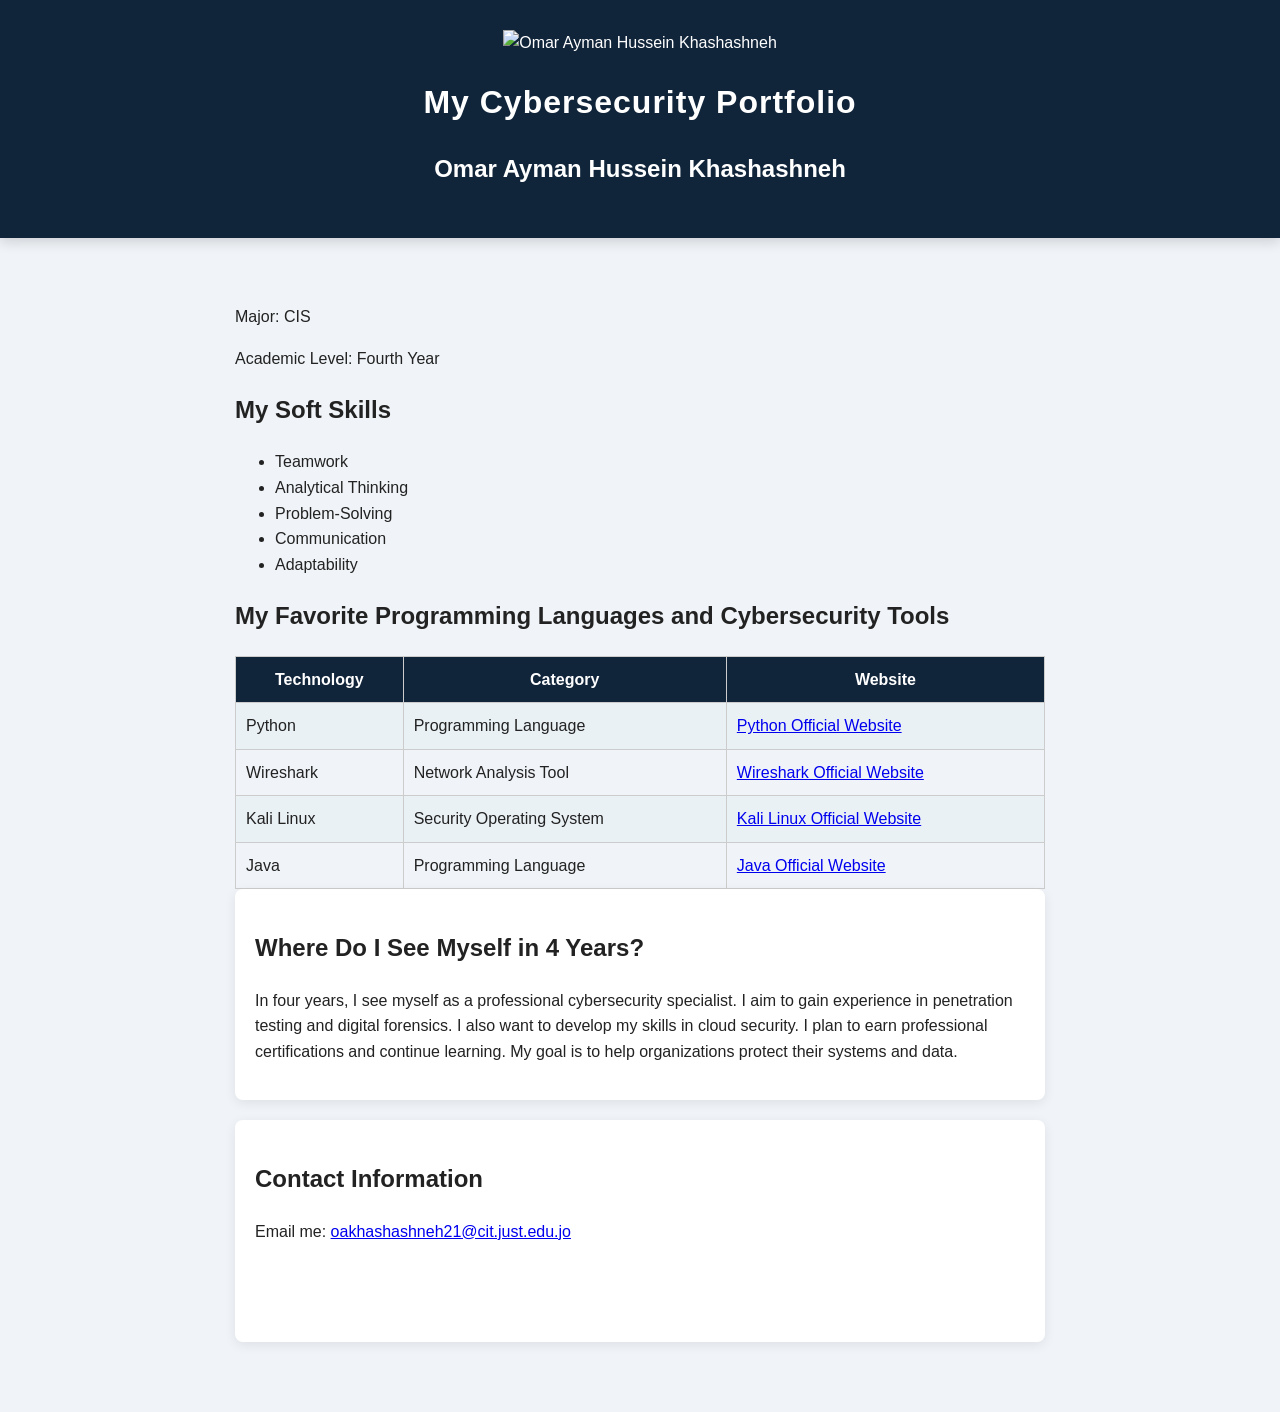
==== index.html @ f9430604 "Add files via upload" ====
<!DOCTYPE html>
<html lang="en">
<head>
    <meta charset="UTF-8">
    <meta name="viewport" content="width=device-width, initial-scale=1.0">
    <link rel="stylesheet" href="style.css">
    <title>158591 - Omar Ayman Hussein Khashashneh</title>
</head>
<body>

    <header>


<img src="images/profile.jpg"
     alt="Omar Ayman Hussein Khashashneh"
     width="180">

    <h1>My Cybersecurity Portfolio</h1>

<h2>Omar Ayman Hussein Khashashneh</h2>

</header>

<main>

<p>Major: CIS </p>

<p>Academic Level: Fourth Year</p>

<h2>My Soft Skills</h2>

<ul>
    <li>Teamwork</li>
    <li>Analytical Thinking</li>
    <li>Problem-Solving</li>
    <li>Communication</li>
    <li>Adaptability</li>
</ul>

<h2>My Favorite Programming Languages and Cybersecurity Tools</h2>

<table border="1">
    <tr>
        <th>Technology</th>
        <th>Category</th>
        <th>Website</th>
    </tr>

    <tr>
        <td>Python</td>
        <td>Programming Language</td>
        <td>
            <a href="https://www.python.org/" target="_blank">
                Python Official Website
            </a>
        </td>
    </tr>

    <tr>
        <td>Wireshark</td>
        <td>Network Analysis Tool</td>
        <td>
            <a href="https://www.wireshark.org/" target="_blank">
                Wireshark Official Website
            </a>
        </td>
    </tr>

    <tr>
        <td>Kali Linux</td>
        <td>Security Operating System</td>
        <td>
            <a href="https://www.kali.org/" target="_blank">
                Kali Linux Official Website
            </a>
        </td>
    </tr>

    <tr>
        <td>Java</td>
        <td>Programming Language</td>
        <td>
            <a href="https://www.java.com/" target="_blank">
                Java Official Website
            </a>
        </td>
    </tr>
</table>

<section>
    <h2>Where Do I See Myself in 4 Years?</h2>

    <p>
        In four years, I see myself as a professional cybersecurity specialist.
        I aim to gain experience in penetration testing and digital forensics.
        I also want to develop my skills in cloud security.
        I plan to earn professional certifications and continue learning.
        My goal is to help organizations protect their systems and data.
    </p>
</section>

<section>
    <h2>Contact Information</h2>

    <p>
        Email me:
       <a href="mailto:oakhashashneh21@cit.just.edu.jo">
            oakhashashneh21@cit.just.edu.jo
        </a>
    </p>
    
<nav>
    <a href="index.html">Home</a>
    <a href="contact.html">Contact Me</a>
</nav>

</section>
</main>
</body>
</html>
---- style.css ----
body {
    font-family: Arial, sans-serif;
    background-color: #f0f4f8;
    color: #222;
    margin: 0;
    line-height: 1.6;
}

header {
    background-color: #10243a;
    color: white;
    text-align: center;
    padding: 20px;
}

nav a {
    color: white;
    margin: 10px;
    text-decoration: none;
}

nav a:hover {
    color: #65d6c4;
}

main {
    max-width: 850px;
    margin: 30px auto;
    padding: 20px;
}

section {
    background-color: white;
    padding: 20px;
    margin-bottom: 20px;
    border-radius: 8px;
}

label {
    display: block;
    margin-top: 15px;
}

input, textarea {
    display: block;
    width: 100%;
    box-sizing: border-box;
    padding: 10px;
    margin-top: 5px;
    border: 1px solid #ccc;
    border-radius: 5px;
}

button {
    margin-top: 15px;
    padding: 10px 20px;
    background-color: #087f8c;
    color: white;
    border: none;
    border-radius: 5px;
    cursor: pointer;
}

table {
    width: 100%;
    border-collapse: collapse;
}

th, td {
    border: 1px solid #ccc;
    padding: 10px;
}

footer {
    background-color: #10243a;
    color: white;
    text-align: center;
    padding: 15px;
}


/* ===== Modern Cybersecurity Design ===== */

/* Smooth scrolling */
html {
    scroll-behavior: smooth;
}

/* Better overall layout */
* {
    box-sizing: border-box;
}

/* Header styling */
header {
    padding: 30px 20px;
    box-shadow: 0 4px 12px rgba(0, 0, 0, 0.15);
}

header h1 {
    font-size: 32px;
    letter-spacing: 1px;
}

/* Navigation styling */
nav {
    margin-top: 15px;
}

nav a {
    display: inline-block;
    padding: 8px 12px;
    transition: all 0.3s ease;
}

/* Section effects */
section {
    box-shadow: 0 3px 12px rgba(0, 0, 0, 0.08);
    transition: transform 0.3s ease, box-shadow 0.3s ease;
}

section:hover {
    transform: translateY(-3px);
    box-shadow: 0 8px 20px rgba(0, 0, 0, 0.12);
}

/* Buttons hover effect */
button {
    transition: all 0.3s ease;
}

button:hover {
    background-color: #065a75;
    transform: translateY(-2px);
    box-shadow: 0 5px 12px rgba(0, 0, 0, 0.2);
}

/* Input focus effect */
input:focus,
textarea:focus {
    outline: none;
    border-color: #087f8c;
    box-shadow: 0 0 6px rgba(8, 127, 140, 0.35);
}

/* Table styling */
th {
    background-color: #10243a;
    color: white;
}

tr:nth-child(even) {
    background-color: #eaf1f5;
}

tr:hover {
    background-color: #dcecf2;
}

/* Footer styling */
footer {
    margin-top: 30px;
    padding: 25px;
}

/* Responsive design */
@media (max-width: 600px) {

    header h1 {
        font-size: 24px;
    }

    nav a {
        display: inline-block;
        margin: 5px;
    }

    main {
        width: 100%;
        padding: 15px;
        margin: 10px auto;
    }

    section {
        padding: 15px;
    }

    table {
        font-size: 14px;
    }

    input,
    textarea {
        width: 100%;
    }
}
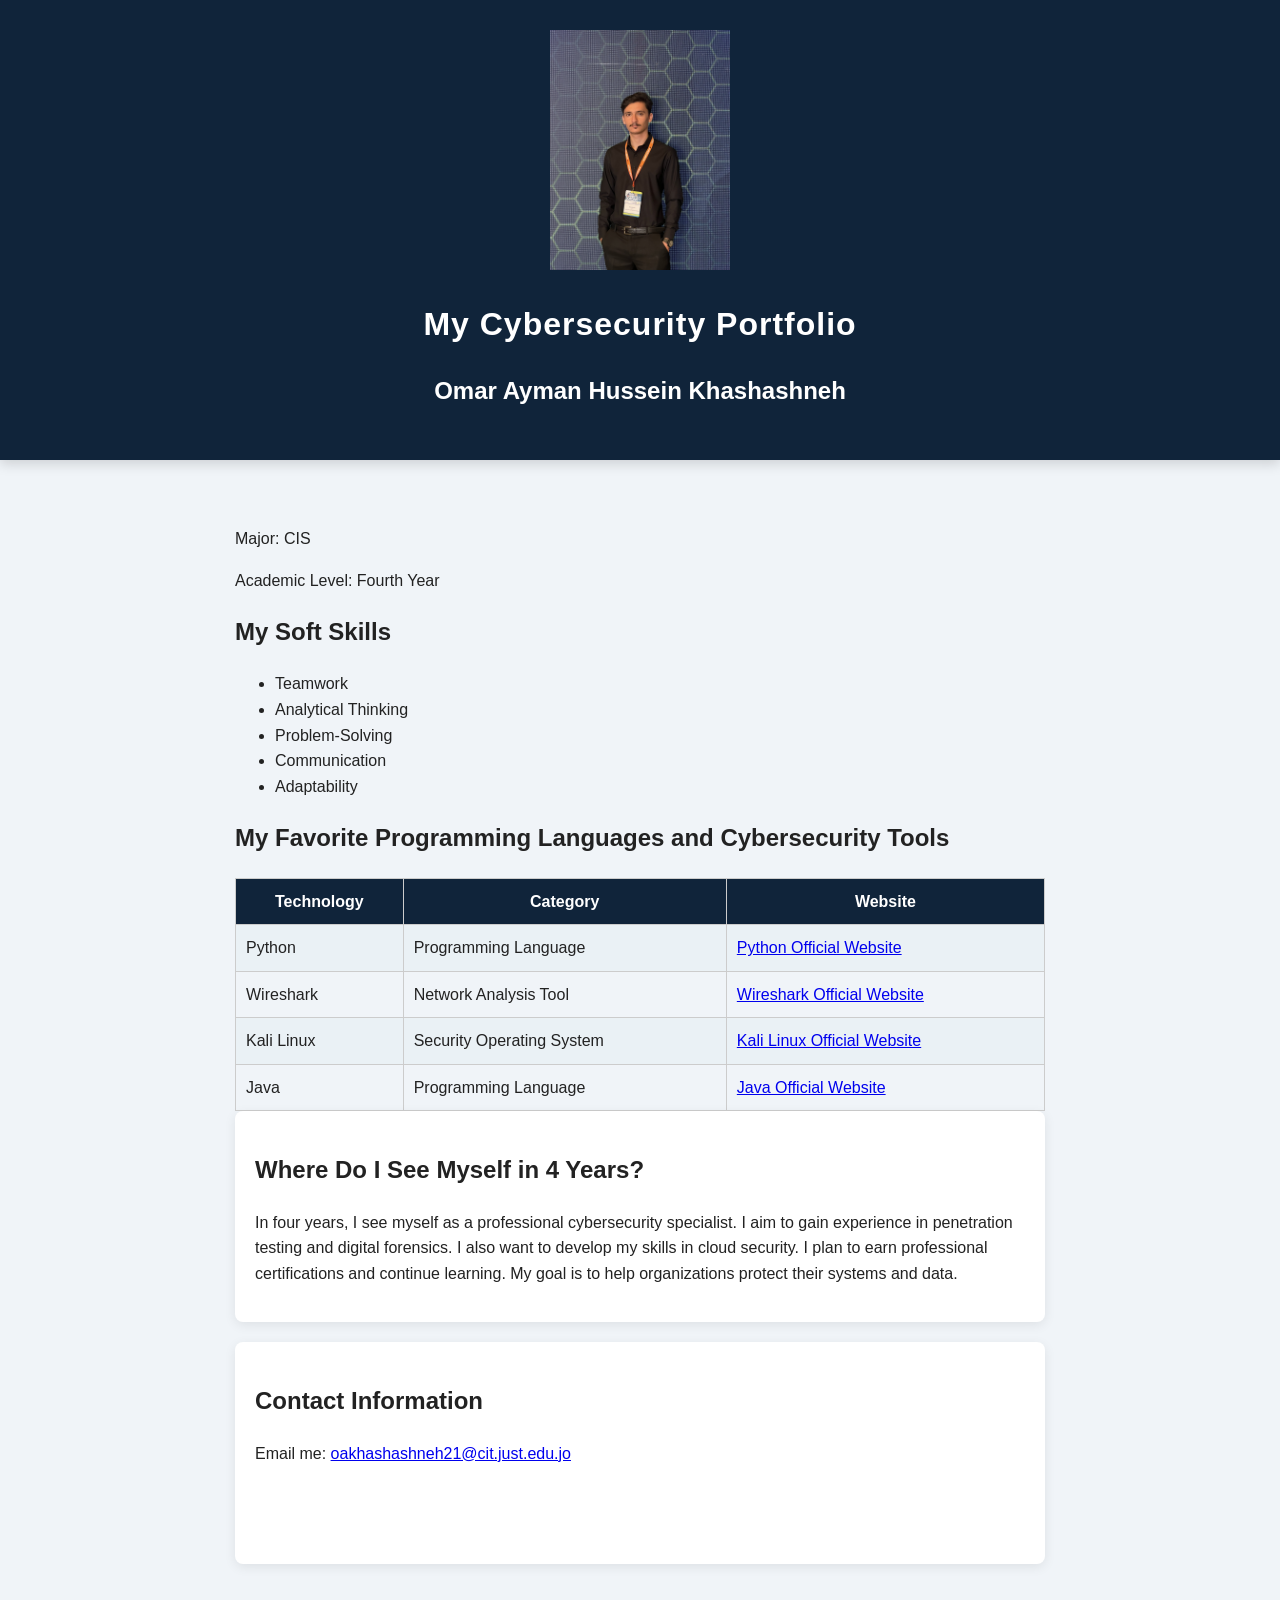
==== commit abd3246d: "Update index.html" ====
--- a/index.html
+++ b/index.html
@@ -12,7 +12,7 @@
     <header>
 
 
-<img src="images/profile.jpg"
+<img src="profile.jpg"
      alt="Omar Ayman Hussein Khashashneh"
      width="180">
 
